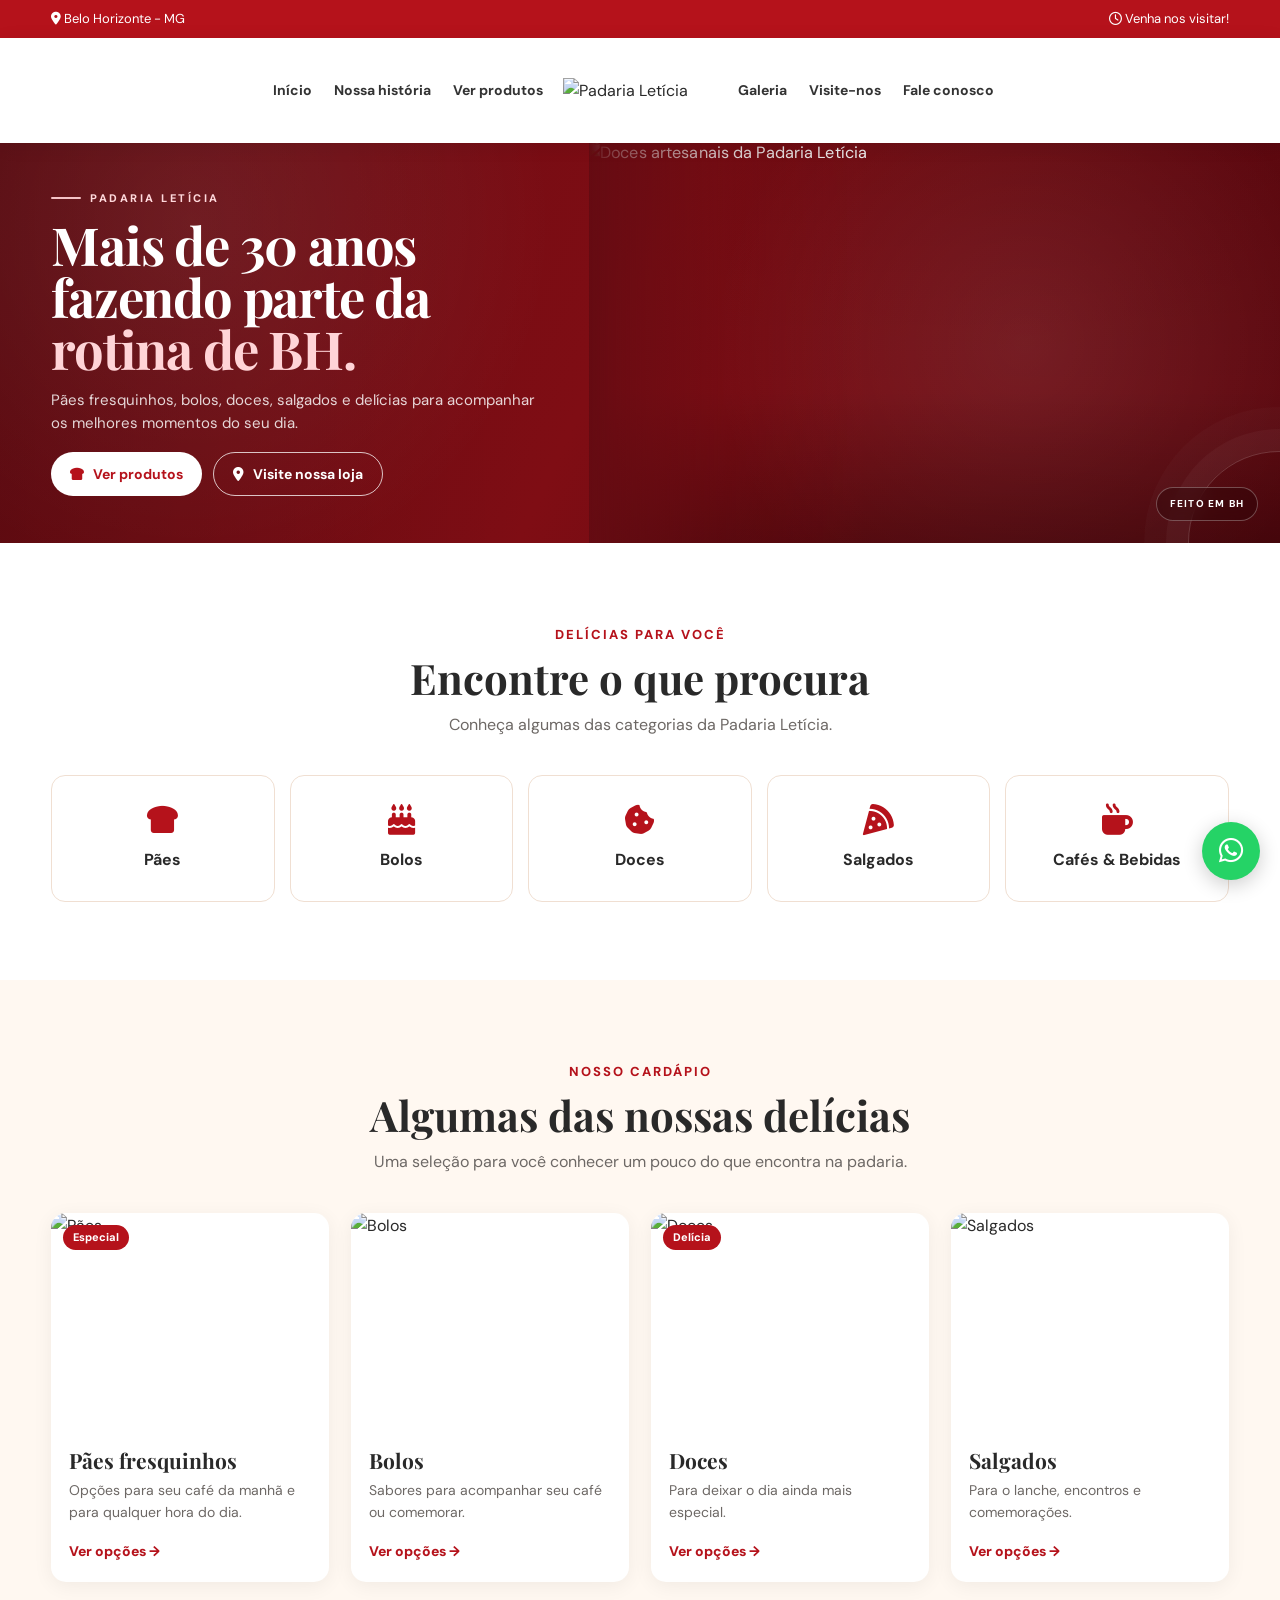
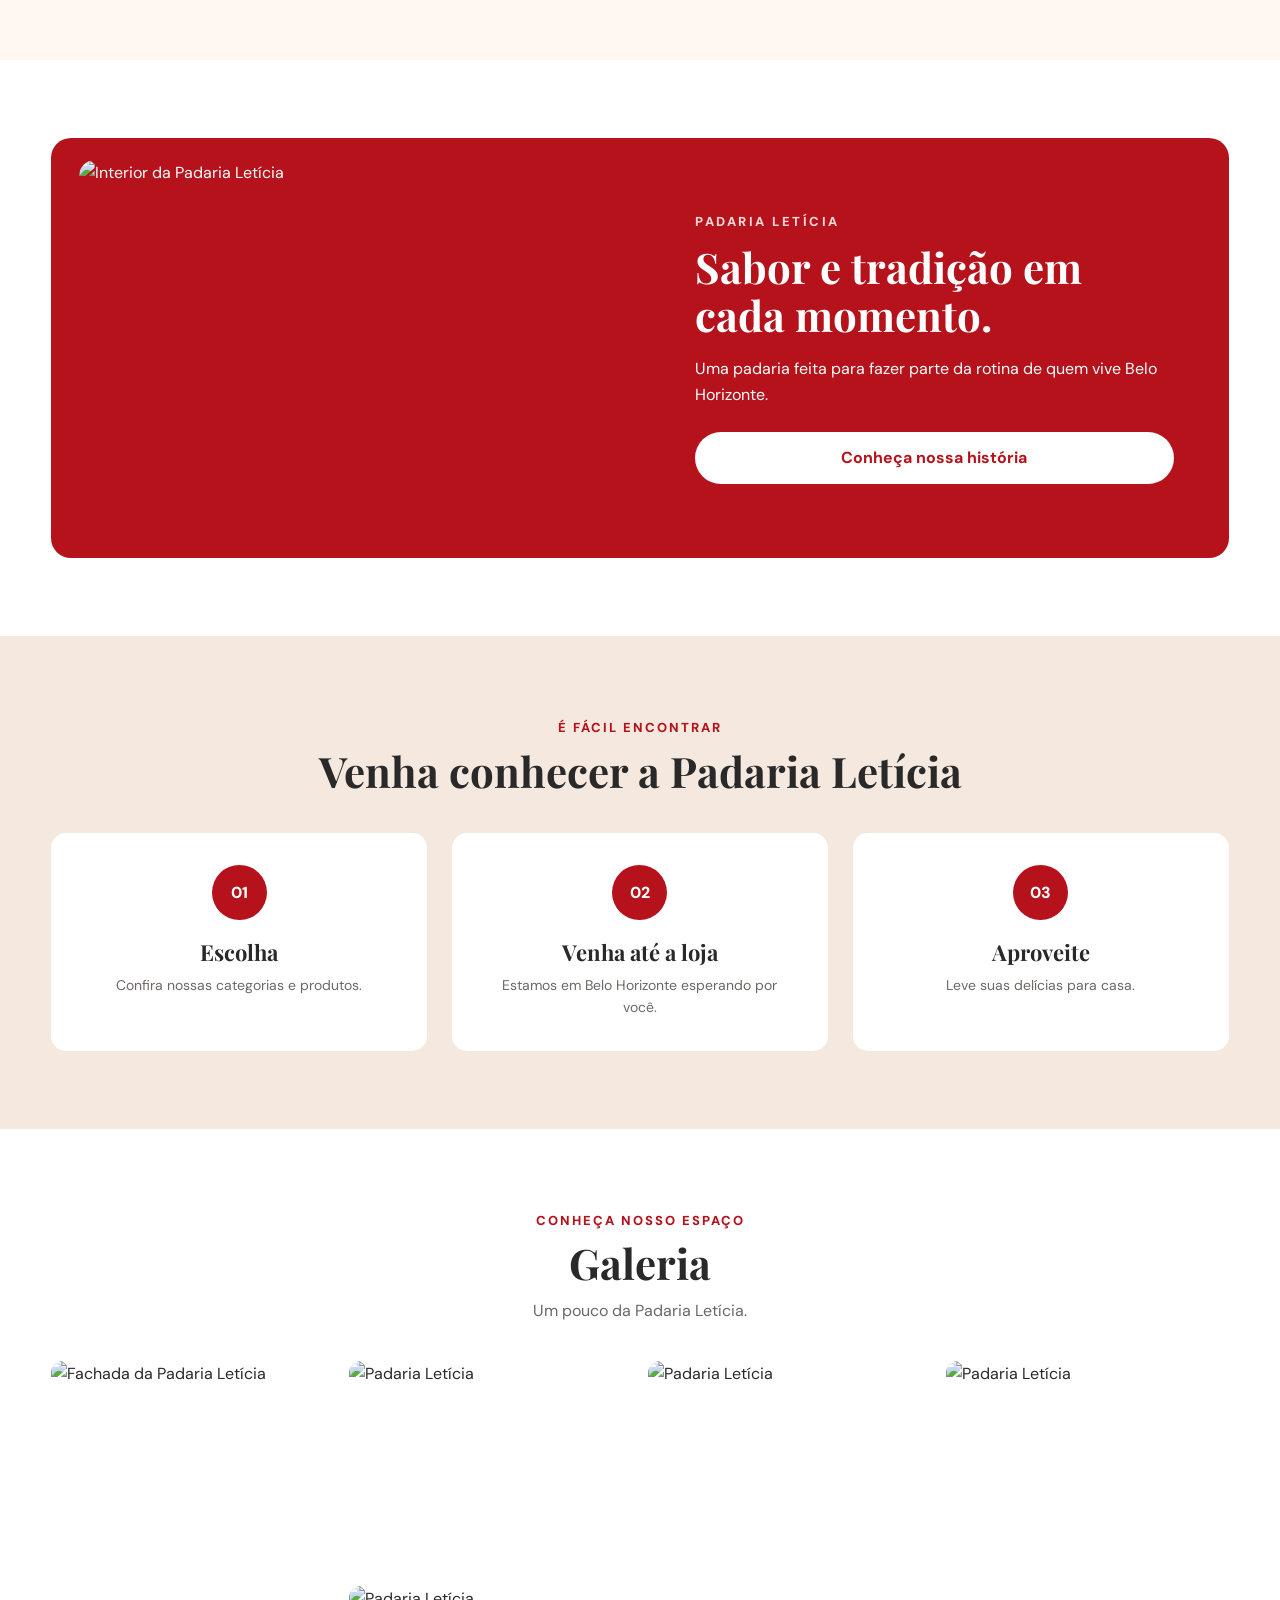
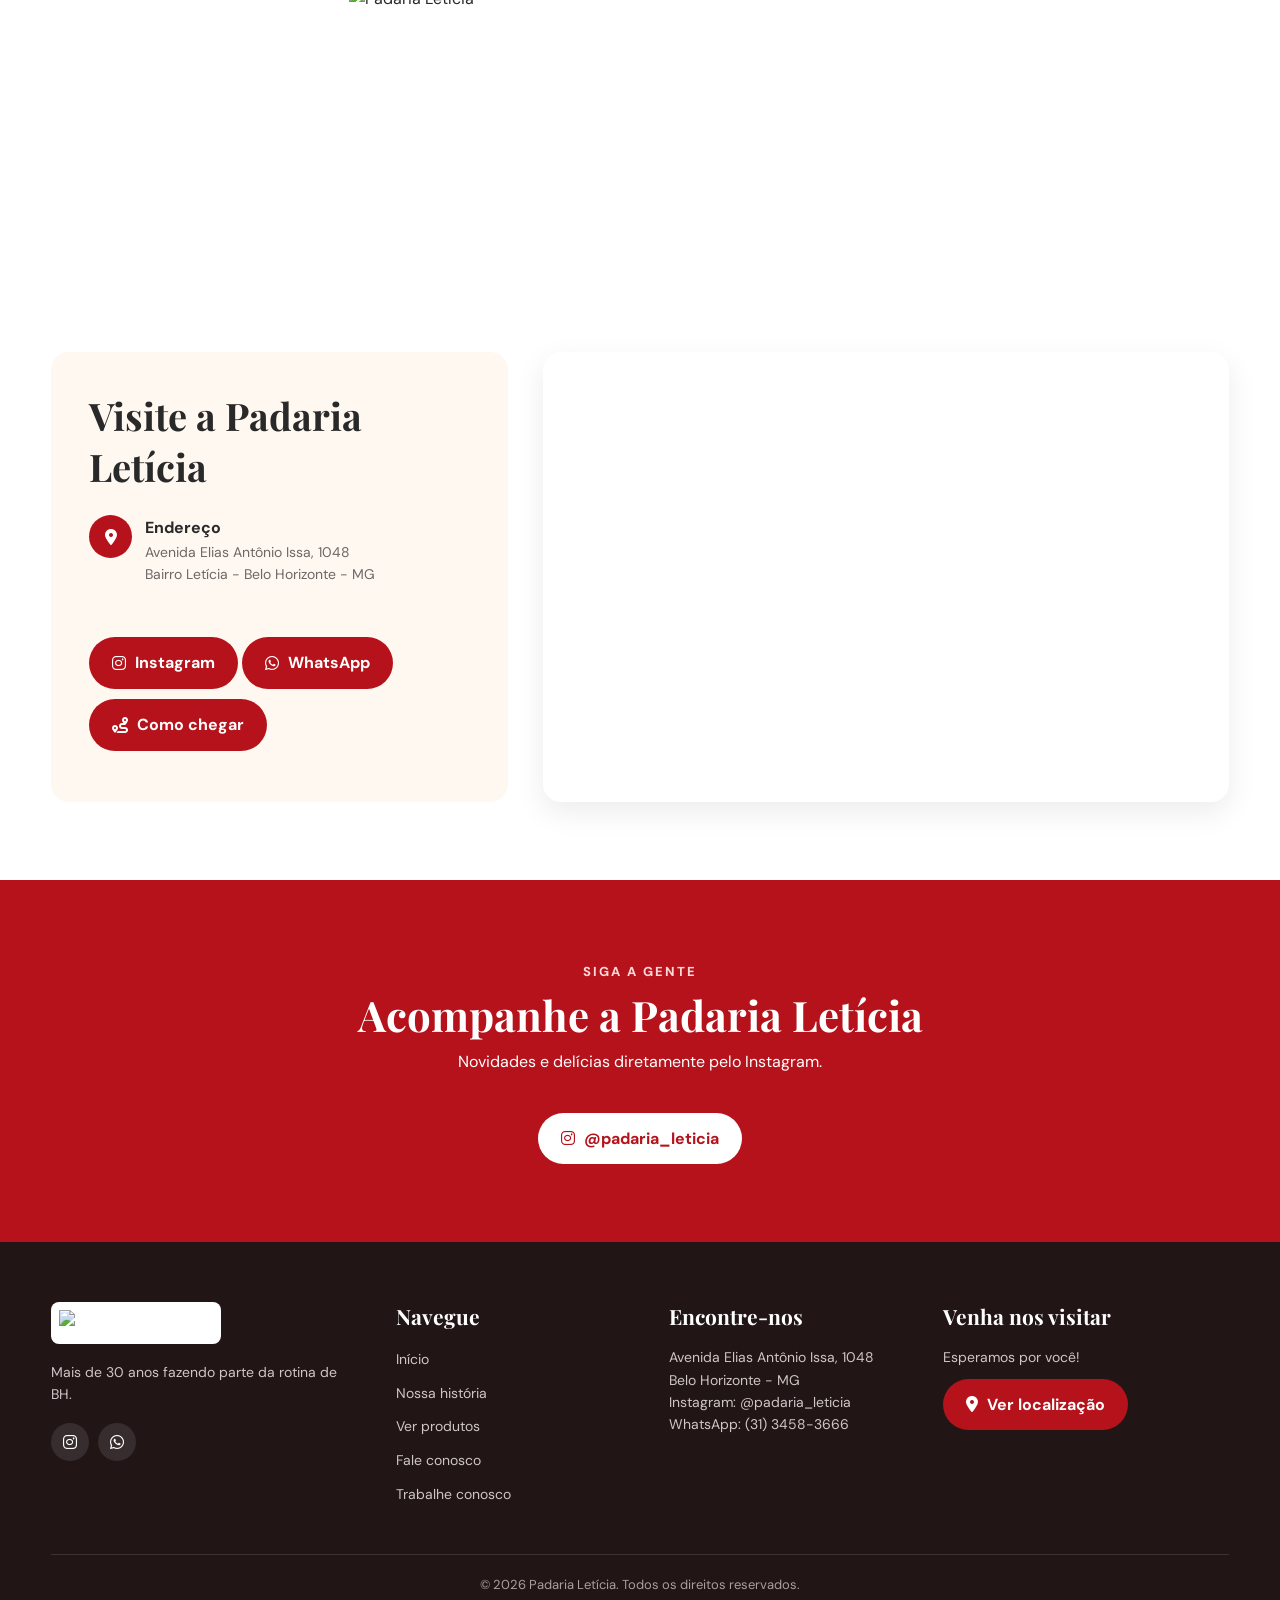
==== index.html @ 0f81d08c "Primeiro envio do site" ====
<!DOCTYPE html>
<html lang="pt-BR">

<head>
    <meta charset="UTF-8">
    <meta name="viewport" content="width=device-width, initial-scale=1.0">

    <meta name="description"
        content="Padaria Letícia - pães, bolos, doces, salgados e muito sabor em Belo Horizonte.">

    <meta name="theme-color" content="#650b12">

    <title>Padaria Letícia | Mais de 30 anos fazendo parte da rotina de BH</title>

    <link rel="preconnect" href="https://fonts.googleapis.com">
    <link rel="preconnect" href="https://fonts.gstatic.com" crossorigin>

    <link
        href="https://fonts.googleapis.com/css2?family=DM+Sans:wght@400;500;600;700;800&family=Playfair+Display:wght@500;600;700&display=swap"
        rel="stylesheet">

    <link rel="stylesheet"
        href="https://cdnjs.cloudflare.com/ajax/libs/font-awesome/6.5.2/css/all.min.css">

    <link rel="stylesheet" href="style.css">

</head>


<body>


    <!-- =====================================================
         BARRA SUPERIOR
         ===================================================== -->

    <div class="topbar">

        <div class="container">

            <span>
                <i class="fa-solid fa-location-dot"></i>
                Belo Horizonte - MG
            </span>

            <span class="clock">
                <i class="fa-regular fa-clock"></i>
                Venha nos visitar!
            </span>

        </div>

    </div>


    <!-- =====================================================
         CABEÇALHO
         LOGO NO CENTRO
         3 LINKS DE CADA LADO
         ===================================================== -->

    <header>

        <div class="container header">


            <!-- 3 LINKS À ESQUERDA -->

            <nav class="nav-left">

                <a href="index.html">
                    Início
                </a>

                <a href="historia.html">
                    Nossa história
                </a>

                <a href="produtos.html">
                    Ver produtos
                </a>

            </nav>


            <!-- LOGO CENTRAL -->

            <a class="logo" href="index.html">

                <img
                    src="images/logo-padaria.png"
                    alt="Padaria Letícia">

            </a>


            <!-- 3 LINKS À DIREITA -->

            <nav class="nav-right">

                <a href="index.html#galeria">
                    Galeria
                </a>

                <a href="index.html#localizacao">
                    Visite-nos
                </a>

                <a href="contato.html">
                    Fale conosco
                </a>

            </nav>


            <!-- MENU MOBILE -->

            <button
                class="menu"
                aria-label="Abrir menu">

                <i class="fa-solid fa-bars"></i>

            </button>

        </div>

    </header>


    <!-- =====================================================
         CONTEÚDO PRINCIPAL
         ===================================================== -->

    <main>


        <!-- =================================================
             HERO
             ================================================= -->

        <section class="hero">

            <div class="container hero-content">


                <!-- TEXTO -->

                <div class="hero-text">

                    <div class="eyebrow">
                        Padaria Letícia
                    </div>


                    <h1>
                        Mais de 30 anos fazendo parte da
                        <span>rotina de BH.</span>
                    </h1>


                    <p>
                        Pães fresquinhos, bolos, doces, salgados
                        e delícias para acompanhar os melhores
                        momentos do seu dia.
                    </p>


                    <div class="actions">

                        <a
                            class="btn btn-white"
                            href="produtos.html">

                            <i class="fa-solid fa-bread-slice"></i>

                            Ver produtos

                        </a>


                        <a
                            class="btn-outline-white"
                            href="#localizacao">

                            <i class="fa-solid fa-location-dot"></i>

                            Visite nossa loja

                        </a>

                    </div>

                </div>


                <!-- FOTO DO BOLO -->

                <div class="hero-image">

                    <img
                        src="images/paes.jpeg"
                        alt="Doces artesanais da Padaria Letícia">

                    <span class="hero-photo-label">
                        Feito em BH
                    </span>

                </div>


            </div>

        </section>



        <!-- =================================================
             CATEGORIAS
             ================================================= -->

        <section class="section">

            <div class="container">


                <div class="title">

                    <span>
                        Delícias para você
                    </span>

                    <h2>
                        Encontre o que procura
                    </h2>

                    <p>
                        Conheça algumas das categorias
                        da Padaria Letícia.
                    </p>

                </div>


                <div class="grid5">


                    <a
                        class="cat"
                        href="produtos.html#paes">

                        <i class="fa-solid fa-bread-slice"></i>

                        Pães

                    </a>


                    <a
                        class="cat"
                        href="produtos.html#bolos">

                        <i class="fa-solid fa-cake-candles"></i>

                        Bolos

                    </a>


                    <a
                        class="cat"
                        href="produtos.html#doces">

                        <i class="fa-solid fa-cookie-bite"></i>

                        Doces

                    </a>


                    <a
                        class="cat"
                        href="produtos.html#salgados">

                        <i class="fa-solid fa-pizza-slice"></i>

                        Salgados

                    </a>


                    <a
                        class="cat"
                        href="produtos.html#bebidas">

                        <i class="fa-solid fa-mug-hot"></i>

                        Cafés & Bebidas

                    </a>


                </div>

            </div>

        </section>



        <!-- =================================================
             PRODUTOS
             ================================================= -->

        <section class="section cream">

            <div class="container">


                <div class="title">

                    <span>
                        Nosso cardápio
                    </span>

                    <h2>
                        Algumas das nossas delícias
                    </h2>

                    <p>
                        Uma seleção para você conhecer um pouco
                        do que encontra na padaria.
                    </p>

                </div>


                <div class="products">


                    <!-- PÃES -->

                    <article class="card">

                        <div class="card-img">

                            <img
                                src="images/paes.jpeg"
                                alt="Pães">

                            <span class="tag">
                                Especial
                            </span>

                        </div>


                        <div class="card-body">

                            <h3>
                                Pães fresquinhos
                            </h3>

                            <p>
                                Opções para seu café da manhã
                                e para qualquer hora do dia.
                            </p>

                            <a
                                class="link"
                                href="produtos.html#paes">

                                Ver opções →

                            </a>

                        </div>

                    </article>



                    <!-- BOLOS -->

                    <article class="card">

                        <div class="card-img">

                            <img
                                src="images/bolos.jpeg"
                                alt="Bolos">

                        </div>


                        <div class="card-body">

                            <h3>
                                Bolos
                            </h3>

                            <p>
                                Sabores para acompanhar seu café
                                ou comemorar.
                            </p>

                            <a
                                class="link"
                                href="produtos.html#bolos">

                                Ver opções →

                            </a>

                        </div>

                    </article>



                    <!-- DOCES -->

                    <article class="card">

                        <div class="card-img">

                            <img
                                src="images/pudim.jpeg"
                                alt="Doces">

                            <span class="tag">
                                Delícia
                            </span>

                        </div>


                        <div class="card-body">

                            <h3>
                                Doces
                            </h3>

                            <p>
                                Para deixar o dia ainda mais
                                especial.
                            </p>

                            <a
                                class="link"
                                href="produtos.html#doces">

                                Ver opções →

                            </a>

                        </div>

                    </article>



                    <!-- SALGADOS -->

                    <article class="card">

                        <div class="card-img">

                            <img
                                src="images/salgados.jpeg"
                                alt="Salgados">

                        </div>


                        <div class="card-body">

                            <h3>
                                Salgados
                            </h3>

                            <p>
                                Para o lanche, encontros
                                e comemorações.
                            </p>

                            <a
                                class="link"
                                href="produtos.html#salgados">

                                Ver opções →

                            </a>

                        </div>

                    </article>


                </div>

            </div>

        </section>



        <!-- =================================================
             BANNER
             ================================================= -->

        <section class="section">

            <div class="container">

                <div class="banner">


                    <!-- IMAGEM -->

                    <div class="banner-img">

                        <img
                            src="images/doces2.jpeg"
                            alt="Interior da Padaria Letícia">

                    </div>


                    <!-- TEXTO -->

                    <div class="banner-body">

                        <span class="eyebrow">
                            Padaria Letícia
                        </span>

                        <h2>
                            Sabor e tradição em cada momento.
                        </h2>

                        <p>
                            Uma padaria feita para fazer parte
                            da rotina de quem vive Belo Horizonte.
                        </p>


                        <a
                            class="btn btn-white"
                            href="historia.html">

                            Conheça nossa história

                        </a>

                    </div>


                </div>

            </div>

        </section>



        <!-- =================================================
             COMO ENCONTRAR
             ================================================= -->

        <section class="section beige">

            <div class="container">


                <div class="title">

                    <span>
                        É fácil encontrar
                    </span>

                    <h2>
                        Venha conhecer a Padaria Letícia
                    </h2>

                </div>


                <div class="steps">


                    <div class="step">

                        <div class="num">
                            01
                        </div>

                        <h3>
                            Escolha
                        </h3>

                        <p>
                            Confira nossas categorias
                            e produtos.
                        </p>

                    </div>



                    <div class="step">

                        <div class="num">
                            02
                        </div>

                        <h3>
                            Venha até a loja
                        </h3>

                        <p>
                            Estamos em Belo Horizonte
                            esperando por você.
                        </p>

                    </div>



                    <div class="step">

                        <div class="num">
                            03
                        </div>

                        <h3>
                            Aproveite
                        </h3>

                        <p>
                            Leve suas delícias
                            para casa.
                        </p>

                    </div>


                </div>

            </div>

        </section>



        <!-- =================================================
             GALERIA
             ================================================= -->

        <section
            class="section"
            id="galeria">

            <div class="container">


                <div class="title">

                    <span>
                        Conheça nosso espaço
                    </span>

                    <h2>
                        Galeria
                    </h2>

                    <p>
                        Um pouco da Padaria Letícia.
                    </p>

                </div>


                <div class="gallery">


                    <div>

                        <img
                            src="images/fachada.jpeg"
                            alt="Fachada da Padaria Letícia">

                    </div>


                    <div>

                        <img
                            src="images/panetone.jpeg"
                            alt="Padaria Letícia">

                    </div>


                    <div>

                        <img
                            src="images/bolos+.jpeg"
                            alt="Padaria Letícia">

                    </div>


                    <div>

                        <img
                            src="images/tipos_de_bolos.jpeg"
                            alt="Padaria Letícia">

                    </div>


                    <div>

                        <img
                            src="images/interno.jpeg"
                            alt="Padaria Letícia">

                    </div>


                </div>

            </div>

        </section>



        <!-- =================================================
             LOCALIZAÇÃO
             ================================================= -->

        <section
            class="section"
            id="localizacao">

            <div class="container">

                <div class="location">


                    <div class="info">

                        <h2>
                            Visite a Padaria Letícia
                        </h2>


                        <div class="item">

                            <div class="icon">

                                <i class="fa-solid fa-location-dot"></i>

                            </div>


                            <div>

                                <strong>
                                    Endereço
                                </strong>

                                <p>
                                    Avenida Elias Antônio Issa, 1048<br>
                                    Bairro Letícia - Belo Horizonte - MG
                                </p>

                            </div>

                        </div>



                        <div class="item">

                            
                        </div>


                        <!-- INSTAGRAM -->

                        <a
                            class="btn btn-red"
                            href="https://www.instagram.com/padaria_leticia_?utm_source=ig_web_button_share_sheet&psln=ZDNlZDc0MzIxNw=="
                            target="_blank"
                            rel="noopener noreferrer">

                            <i class="fa-brands fa-instagram"></i>

                            Instagram

                        </a>


                        <!-- WHATSAPP -->

                        <a
                            class="btn btn-red"
                            href="https://wa.me/553134583666"
                            target="_blank"
                            rel="noopener noreferrer"
                            style="margin-top:10px;">

                            <i class="fa-brands fa-whatsapp"></i>

                            WhatsApp

                        </a>


                        <!-- COMO CHEGAR -->

                        <a
                            class="btn btn-red"
                            target="_blank"
                            rel="noopener noreferrer"
                            href="https://www.google.com/maps/search/?api=1&query=Avenida+Elias+Antônio+Issa,+1048,+Belo+Horizonte,+MG"
                            style="margin-top:10px;">

                            <i class="fa-solid fa-route"></i>

                            Como chegar

                        </a>

                    </div>



                    <div class="map">

                        <iframe
                            src="https://www.google.com/maps?q=Avenida%20Elias%20Antônio%20Issa,%201048,%20Belo%20Horizonte,%20MG&output=embed"
                            loading="lazy">
                        </iframe>

                    </div>


                </div>

            </div>

        </section>



        <!-- =================================================
             INSTAGRAM
             ================================================= -->

        <section class="section instagram">

            <div class="container">


                <div class="title">

                    <span>
                        Siga a gente
                    </span>

                    <h2>
                        Acompanhe a Padaria Letícia
                    </h2>

                    <p>
                        Novidades e delícias diretamente
                        pelo Instagram.
                    </p>

                </div>


                <a
                    class="btn btn-white"
                    href="https://www.instagram.com/padaria_leticia_?utm_source=ig_web_button_share_sheet&psln=ZDNlZDc0MzIxNw=="
                    target="_blank"
                    rel="noopener noreferrer">

                    <i class="fa-brands fa-instagram"></i>

                    @padaria_leticia

                </a>


            </div>

        </section>


    </main>



    <!-- =====================================================
         RODAPÉ
         ===================================================== -->

    <footer class="footer">

        <div class="container">

            <div class="footer-grid">


                <!-- LOGO -->

                <div>

                    <img
                        class="footer-logo"
                        src="images/logo-padaria.png"
                        alt="Padaria Letícia">


                    <p>
                        Mais de 30 anos fazendo parte
                        da rotina de BH.
                    </p>


                    <div class="social">

                        <!-- INSTAGRAM -->

                        <a
                            href="https://www.instagram.com/padaria_leticia_?utm_source=ig_web_button_share_sheet&psln=ZDNlZDc0MzIxNw=="
                            target="_blank"
                            rel="noopener noreferrer"
                            aria-label="Instagram">

                            <i class="fa-brands fa-instagram"></i>

                        </a>


                        <!-- WHATSAPP -->

                        <a
                            href="https://wa.me/553134583666"
                            target="_blank"
                            rel="noopener noreferrer"
                            aria-label="WhatsApp">

                            <i class="fa-brands fa-whatsapp"></i>

                        </a>

                    </div>

                </div>



                <!-- NAVEGAÇÃO -->

                <div>

                    <h3>
                        Navegue
                    </h3>


                    <ul>

                        <li>
                            <a href="index.html">
                                Início
                            </a>
                        </li>

                        <li>
                            <a href="historia.html">
                                Nossa história
                            </a>
                        </li>

                        <li>
                            <a href="produtos.html">
                                Ver produtos
                            </a>
                        </li>

                        <li>
                            <a href="contato.html">
                                Fale conosco
                            </a>
                        </li>

                        <li>
                            <a href="trabalhe-conosco.html">
                                Trabalhe conosco
                            </a>
                        </li>

                    </ul>

                </div>



                <!-- ENDEREÇO -->

                <div>

                    <h3>
                        Encontre-nos
                    </h3>

                    <p>
                        Avenida Elias Antônio Issa, 1048
                    </p>

                    <p>
                        Belo Horizonte - MG
                    </p>

                    <p>
                        Instagram:

                        <a
                            href="https://www.instagram.com/padaria_leticia_?utm_source=ig_web_button_share_sheet&psln=ZDNlZDc0MzIxNw=="
                            target="_blank"
                            rel="noopener noreferrer">

                            @padaria_leticia

                        </a>

                    </p>

                    <p>
                        WhatsApp:

                        <a
                            href="https://wa.me/553134583666"
                            target="_blank"
                            rel="noopener noreferrer">

                            (31) 3458-3666

                        </a>

                    </p>

                </div>



                <!-- VISITE -->

                <div>

                    <h3>
                        Venha nos visitar
                    </h3>

                    <p>
                        Esperamos por você!
                    </p>


                    <a
                        class="btn btn-red"
                        style="margin-top:10px"
                        href="index.html#localizacao">

                        <i class="fa-solid fa-location-dot"></i>

                        Ver localização

                    </a>

                </div>


            </div>


            <div class="bottom">

                © 2026 Padaria Letícia.
                Todos os direitos reservados.

            </div>

        </div>

    </footer>



    <!-- =====================================================
         BOTÃO WHATSAPP FLUTUANTE
         ===================================================== -->

    <a
        class="whatsapp"
        href="https://wa.me/553134583666"
        target="_blank"
        rel="noopener noreferrer"
        aria-label="Falar com a Padaria Letícia pelo WhatsApp">

        <i class="fa-brands fa-whatsapp"></i>

    </a>



    <!-- JAVASCRIPT -->

    <script src="script.js"></script>


</body>

</html>
---- style.css ----
/* =========================================================
   VARIÁVEIS
========================================================= */

:root {
    --red: #b5121b;
    --dark: #650b12;
    --dark-2: #7f0d14;

    --cream: #fff8f1;
    --beige: #f5e9df;

    --text: #292929;
    --muted: #6d6865;

    --white: #ffffff;

    --shadow: 0 10px 30px rgba(0, 0, 0, .08);
}


/* =========================================================
   RESET
========================================================= */

* {
    box-sizing: border-box;
    margin: 0;
    padding: 0;
}

html {
    scroll-behavior: smooth;
}

body {
    font-family: "DM Sans", Arial, sans-serif;
    color: var(--text);
    line-height: 1.6;
    background: #fff;
}

a {
    text-decoration: none;
    color: inherit;
}

img {
    max-width: 100%;
    display: block;
}

.container {
    width: min(1180px, 92%);
    margin: auto;
}


/* =========================================================
   BARRA SUPERIOR
========================================================= */

.topbar {
    background: var(--red);
    color: #fff;
    font-size: 13px;
}

.topbar .container {
    min-height: 38px;

    display: flex;
    justify-content: space-between;
    align-items: center;
}


/* =========================================================
   CABEÇALHO
   LOGO CENTRALIZADO
========================================================= */

header {
    background: #fff;

    position: sticky;
    top: 0;

    z-index: 1000;

    box-shadow: 0 3px 18px rgba(0, 0, 0, .08);
}

.header {
    min-height: 105px;

    display: grid;

    grid-template-columns: 1fr auto 1fr;

    align-items: center;

    gap: 20px;

    position: relative;
}


/* =========================================================
   LOGO CENTRAL
========================================================= */

.logo {
    grid-column: 2;
    grid-row: 1;

    width: 155px;

    display: flex;
    justify-content: center;
    align-items: center;

    text-decoration: none;

    z-index: 2;
}

.logo img {
    width: 100%;
    height: auto;
}


/* =========================================================
   MENU ESQUERDO
========================================================= */

.nav-left {
    grid-column: 1;

    display: flex;

    justify-content: flex-end;

    align-items: center;

    gap: 22px;
}


/* =========================================================
   MENU DIREITO
========================================================= */

.nav-right {
    grid-column: 3;

    display: flex;

    justify-content: flex-start;

    align-items: center;

    gap: 22px;
}


/* =========================================================
   LINKS DO MENU
========================================================= */

.nav-left a,
.nav-right a {
    font-weight: 700;

    font-size: 14px;

    position: relative;

    color: #333;

    white-space: nowrap;

    transition: .25s;
}


/* linha abaixo */

.nav-left a::after,
.nav-right a::after {
    content: "";

    position: absolute;

    left: 0;

    bottom: -7px;

    width: 0;

    height: 2px;

    background: var(--red);

    transition: .25s;
}


/* hover */

.nav-left a:hover,
.nav-right a:hover {
    color: var(--red);
}

.nav-left a:hover::after,
.nav-right a:hover::after {
    width: 100%;
}


/* link da página atual */

.nav-left a.active,
.nav-right a.active {
    color: var(--red);
}

.nav-left a.active::after,
.nav-right a.active::after {
    width: 100%;
}


/* =========================================================
   BOTÃO MENU CELULAR
========================================================= */

.menu {
    display: none;

    background: none;

    border: 0;

    color: var(--red);

    font-size: 27px;

    cursor: pointer;
}


/* =========================================================
   BOTÕES
========================================================= */

.btn {
    display: inline-flex;

    align-items: center;

    justify-content: center;

    gap: 9px;

    padding: 13px 23px;

    border-radius: 30px;

    font-weight: 700;

    border: 0;

    cursor: pointer;

    transition: .25s;
}

.btn-red {
    background: var(--red);

    color: #fff;
}

.btn-red:hover {
    background: var(--dark-2);

    transform: translateY(-2px);
}

.btn-white {
    background: #fff;

    color: var(--red);
}

.btn-white:hover {
    background: #f4f4f4;

    transform: translateY(-2px);
}


/* =========================================================
   BOTÃO CONTORNO BRANCO
========================================================= */

.btn-outline-white {
    display: inline-flex;

    align-items: center;

    justify-content: center;

    gap: 9px;

    padding: 12px 23px;

    border-radius: 30px;

    border: 1px solid rgba(255, 255, 255, .75);

    color: #fff;

    font-weight: 700;

    transition: .25s;
}

.btn-outline-white:hover {
    background: rgba(255, 255, 255, .12);

    color: #fff;

    transform: translateY(-2px);
}


/* =========================================================
   HERO / PÁGINA INICIAL
========================================================= */

.hero {
    background: var(--dark);

    color: #fff;

    overflow: hidden;
}

.hero-content {
    min-height: 430px;

    display: grid;

    grid-template-columns: 1fr .85fr;

    align-items: center;

    gap: 40px;

    padding-top: 30px;

    padding-bottom: 30px;
}


/* =========================================================
   TEXTO DO HERO
========================================================= */

.hero-text {
    max-width: 650px;
}

.eyebrow {
    text-transform: uppercase;

    letter-spacing: 2.5px;

    font-size: 13px;

    font-weight: 800;

    color: #ffd8d8;
}

.hero .eyebrow {
    margin-bottom: 15px;
}

.hero h1 {
    font:
        700 clamp(38px, 4.2vw, 56px) / 1.06
        "Playfair Display",
        serif;

    margin: 8px 0 16px;

    color: #fff;
}

.hero h1 span {
    color: #f3c5c9;
}

.hero p {
    font-size: 16px;

    max-width: 540px;

    margin-bottom: 20px;

    color: #fff;

    opacity: .94;
}

.actions {
    display: flex;

    gap: 13px;

    flex-wrap: wrap;
}


/* =========================================================
   FOTO DO BOLO NO HERO
========================================================= */

.hero-image {
    width: 420px;
    justify-self: end;
}

.hero-image img {
    width: 420px;
    height: 280px;
    object-fit: cover;
    display: block;
    border-radius: 50%;

    box-shadow:
        0 20px 50px rgba(0, 0, 0, .30);
}



/* =========================================================
   SEÇÕES
========================================================= */

.section {
    padding: 78px 0;
}

.cream {
    background: var(--cream);
}

.beige {
    background: var(--beige);
}


/* =========================================================
   TÍTULOS
========================================================= */

.title {
    text-align: center;

    max-width: 720px;

    margin: 0 auto 38px;
}

.title span {
    color: var(--red);

    font-size: 13px;

    text-transform: uppercase;

    letter-spacing: 2px;

    font-weight: 800;
}

.title h2 {
    font:
        700 42px / 1.15
        "Playfair Display",
        serif;

    margin: 7px 0 10px;
}

.title p {
    color: var(--muted);
}


/* =========================================================
   CATEGORIAS
========================================================= */

.grid5 {
    display: grid;

    grid-template-columns: repeat(5, 1fr);

    gap: 15px;
}

.cat {
    background: #fff;

    border: 1px solid #f0dfd2;

    border-radius: 14px;

    padding: 28px 12px;

    text-align: center;

    font-weight: 700;

    transition: .25s;
}

.cat i {
    display: block;

    font-size: 31px;

    color: var(--red);

    margin-bottom: 12px;
}

.cat:hover {
    background: var(--red);

    color: #fff;

    transform: translateY(-4px);
}

.cat:hover i {
    color: #fff;
}


/* =========================================================
   PRODUTOS
========================================================= */

.products {
    display: grid;

    grid-template-columns: repeat(4, 1fr);

    gap: 22px;
}

.card {
    background: #fff;

    border-radius: 15px;

    overflow: hidden;

    box-shadow: 0 4px 20px rgba(0, 0, 0, .06);
}

.card-img {
    height: 215px;

    overflow: hidden;

    position: relative;
}

.card-img img {
    width: 100%;

    height: 100%;

    object-fit: cover;

    transition: .4s;
}

.card:hover img {
    transform: scale(1.06);
}

.tag {
    position: absolute;

    top: 12px;

    left: 12px;

    background: var(--red);

    color: #fff;

    padding: 4px 10px;

    border-radius: 20px;

    font-size: 11px;

    font-weight: 800;
}

.card-body {
    padding: 18px;
}

.card h3 {
    font:
        700 21px
        "Playfair Display",
        serif;
}

.card p {
    color: var(--muted);

    font-size: 14px;

    margin: 5px 0 15px;
}

.link {
    color: var(--red);

    font-weight: 800;

    font-size: 14px;
}


/* =========================================================
   BANNER
========================================================= */

.banner {
    display: grid;

    grid-template-columns: 1fr 1fr;

    overflow: hidden;

    border-radius: 20px;

    background: var(--red);

    color: #fff;

    /* cria um pequeno respiro entre a imagem e as bordas */
    gap: 0;
}

.banner-img {
    min-height: 420px;

    /* deixa a foto mais centralizada entre a borda e o texto */
    padding: 22px 0 22px 28px;

    display: flex;
    align-items: center;
}

.banner-img img {
    width: 100%;
    height: 376px;

    object-fit: cover;
    object-position: center;

    display: block;

    border-radius: 16px;
}

.banner-body {
    padding: 55px;

    display: flex;

    justify-content: center;

    flex-direction: column;
}

.banner-body h2 {
    font:
        700 42px / 1.15
        "Playfair Display",
        serif;

    margin: 10px 0 17px;
}

.banner-body p {
    color: #fff;

    margin-bottom: 25px;
}


/* =========================================================
   SOBRE
========================================================= */

.about {
    display: grid;

    grid-template-columns: .9fr 1.1fr;

    gap: 65px;

    align-items: center;
}

.about img {
    height: 500px;

    width: 100%;

    object-fit: cover;

    border-radius: 20px;
}

.about h2 {
    font:
        700 45px / 1.15
        "Playfair Display",
        serif;

    margin: 10px 0 18px;
}

.about p {
    color: var(--muted);

    margin-bottom: 15px;
}

.checks {
    list-style: none;

    margin: 22px 0;
}

.checks li {
    margin: 9px 0;

    font-weight: 700;
}

.checks i {
    color: var(--red);

    margin-right: 8px;
}


/* =========================================================
   PASSOS
========================================================= */

.steps {
    display: grid;

    grid-template-columns: repeat(3, 1fr);

    gap: 25px;
}

.step {
    background: #fff;

    padding: 32px;

    border-radius: 15px;

    text-align: center;
}

.num {
    width: 55px;

    height: 55px;

    border-radius: 50%;

    background: var(--red);

    color: #fff;

    display: grid;

    place-items: center;

    margin: 0 auto 17px;

    font-weight: 800;
}

.step h3 {
    font:
        700 22px
        "Playfair Display",
        serif;

    margin-bottom: 7px;
}

.step p {
    color: var(--muted);

    font-size: 14px;
}


/* =========================================================
   GALERIA
========================================================= */

.gallery {
    display: grid;

    grid-template-columns: repeat(4, 1fr);

    grid-auto-rows: 210px;

    gap: 15px;
}

.gallery div {
    overflow: hidden;

    border-radius: 12px;
}

.gallery div:first-child {
    grid-row: span 2;
}

.gallery img {
    width: 100%;

    height: 100%;

    object-fit: cover;

    transition: .4s;
}

.gallery div:hover img {
    transform: scale(1.07);
}


/* =========================================================
   LOCALIZAÇÃO
========================================================= */

.location {
    display: grid;

    grid-template-columns: .8fr 1.2fr;

    gap: 35px;
}

.info {
    background: var(--cream);

    padding: 38px;

    border-radius: 18px;
}

.info h2 {
    font:
        700 38px
        "Playfair Display",
        serif;

    margin-bottom: 23px;
}

.item {
    display: flex;

    gap: 13px;

    margin: 0 0 21px;
}

.icon {
    width: 43px;

    height: 43px;

    flex: none;

    border-radius: 50%;

    background: var(--red);

    color: #fff;

    display: grid;

    place-items: center;
}

.item strong {
    display: block;
}

.item p {
    color: var(--muted);

    font-size: 14px;
}

.map {
    min-height: 450px;

    border-radius: 18px;

    overflow: hidden;

    box-shadow: var(--shadow);
}

.map iframe {
    width: 100%;

    height: 100%;

    border: 0;
}


/* =========================================================
   INSTAGRAM
========================================================= */

.instagram {
    background: var(--red);

    color: #fff;

    text-align: center;
}

.instagram .title span {
    color: #ffd8d8;
}

.instagram .title h2 {
    color: #fff;
}

.instagram .title p {
    color: #fff;
}


/* =========================================================
   RODAPÉ
========================================================= */

.footer {
    background: #211516;

    color: #fff;

    padding: 60px 0 25px;
}

.footer-grid {
    display: grid;

    grid-template-columns:
        1.3fr 1fr 1fr 1.2fr;

    gap: 35px;
}

.footer-logo {
    width: 170px;

    background: #fff;

    padding: 8px;

    border-radius: 8px;

    margin-bottom: 17px;
}

.footer h3 {
    font:
        700 21px
        "Playfair Display",
        serif;

    margin-bottom: 16px;
}

.footer p,
.footer li a {
    color: #cfc6c6;

    font-size: 14px;
}

.footer li {
    list-style: none;

    margin: 8px 0;
}

.social {
    display: flex;

    gap: 9px;

    margin-top: 17px;
}

.social a {
    width: 38px;

    height: 38px;

    border-radius: 50%;

    background: rgba(255, 255, 255, .1);

    display: grid;

    place-items: center;

    transition: .25s;
}

.social a:hover {
    background: var(--red);

    transform: translateY(-2px);
}

.bottom {
    border-top: 1px solid rgba(255, 255, 255, .12);

    margin-top: 40px;

    padding-top: 20px;

    text-align: center;

    color: #a99f9f;

    font-size: 13px;
}


/* =========================================================
   PÁGINAS INTERNAS
   FUNDO VERMELHO - MESMO PADRÃO DA IDENTIDADE
========================================================= */

.page-hero {
    background: var(--dark);

    min-height: 330px;

    display: grid;

    place-items: center;

    text-align: center;

    color: #fff;

    padding: 50px 20px;
}

.page-hero .eyebrow {
    color: #ffd8d8;

    margin-bottom: 12px;
}

.page-hero h1 {
    font:
        700 clamp(42px, 5vw, 58px) / 1.1
        "Playfair Display",
        serif;

    color: #fff;

    margin: 0;
}

.page-hero p {
    max-width: 650px;

    margin: 16px auto 0;

    color: rgba(255, 255, 255, .9);

    font-size: 17px;
}


/* =========================================================
   ÁREA DE CONTATO
========================================================= */

.contact-section {
    background: var(--cream);
}

.contact-grid {
    display: grid;

    grid-template-columns: .85fr 1.15fr;

    gap: 55px;

    align-items: start;
}


/* =========================================================
   INFORMAÇÕES DE CONTATO
========================================================= */

.contact-info {
    padding-top: 15px;
}

.contact-info .title {
    text-align: left;

    margin: 0 0 30px;
}

.contact-info .title h2 {
    font-size: 40px;
}

.contact-info .title p {
    line-height: 1.7;
}


/* =========================================================
   CARDS DE CONTATO
========================================================= */

.contact-card {
    display: flex;

    align-items: center;

    gap: 15px;

    background: #fff;

    padding: 17px 18px;

    margin-bottom: 13px;

    border-radius: 13px;

    box-shadow: 0 4px 18px rgba(0, 0, 0, .05);

    border: 1px solid #f0dfd2;

    transition: .25s;
}

.contact-card:hover {
    transform: translateY(-3px);

    box-shadow: 0 8px 25px rgba(0, 0, 0, .08);

    border-color: #e6c8bd;
}

.contact-icon {
    width: 46px;

    height: 46px;

    flex: none;

    border-radius: 50%;

    background: var(--red);

    color: #fff;

    display: grid;

    place-items: center;

    font-size: 20px;
}

.contact-card strong {
    display: block;

    font-size: 16px;

    margin-bottom: 2px;
}

.contact-card span {
    display: block;

    color: var(--muted);

    font-size: 14px;
}


/* =========================================================
   FORMULÁRIO
========================================================= */

.contact-form-box {
    background: #fff;

    padding: 35px;

    border-radius: 20px;

    box-shadow: var(--shadow);
}

.form {
    max-width: 760px;

    margin: auto;

    background: #fff;
}

.form-grid {
    display: grid;

    grid-template-columns: 1fr 1fr;

    gap: 17px;
}

.field {
    display: flex;

    flex-direction: column;

    gap: 6px;
}

.field.full {
    grid-column: 1 / -1;
}

.field label {
    font-weight: 700;

    font-size: 14px;
}

.field input,
.field textarea,
.field select {
    width: 100%;

    padding: 13px 14px;

    border: 1px solid #ddd;

    border-radius: 9px;

    font: inherit;

    color: var(--text);

    background: #fff;

    outline: none;

    transition: .2s;
}

.field input:focus,
.field textarea:focus,
.field select:focus {
    border-color: var(--red);

    box-shadow: 0 0 0 3px rgba(181, 18, 27, .08);
}

.field textarea {
    min-height: 160px;

    resize: vertical;
}

.form-button {
    margin-top: 5px;
}


/* =========================================================
   WHATSAPP
========================================================= */

.whatsapp {
    position: fixed;

    right: 20px;

    bottom: 20px;

    width: 58px;

    height: 58px;

    border-radius: 50%;

    background: #25d366;

    color: #fff;

    display: grid;

    place-items: center;

    font-size: 28px;

    z-index: 2000;

    box-shadow: 0 5px 20px rgba(0, 0, 0, .2);

    transition: .25s;
}

.whatsapp:hover {
    transform: translateY(-3px);

    box-shadow: 0 8px 25px rgba(0, 0, 0, .25);
}


/* =========================================================
   TABLET
========================================================= */

@media (max-width: 1100px) {

    .nav-left,
    .nav-right {
        gap: 14px;
    }

    .nav-left a,
    .nav-right a {
        font-size: 13px;
    }

    .header {
        gap: 15px;
    }

    .logo {
        width: 140px;
    }
}


/* =========================================================
   TABLET MENOR
========================================================= */

@media (max-width: 1000px) {

    .products {
        grid-template-columns: repeat(2, 1fr);
    }

    .grid5 {
        grid-template-columns: repeat(3, 1fr);
    }

    .footer-grid {
        grid-template-columns: repeat(2, 1fr);
    }

    .hero-content {
        gap: 40px;
    }

    .hero-image img {
        height: 430px;
    }

    .contact-grid {
        gap: 35px;
    }
}


/* =========================================================
   CELULAR / TABLET PEQUENO
========================================================= */

@media (max-width: 900px) {

    /* CABEÇALHO */

    .header {
        min-height: 85px;

        grid-template-columns: 1fr auto;

        position: relative;
    }

    .logo {
        grid-column: 1;

        grid-row: 1;

        justify-content: flex-start;

        width: 125px;
    }

    .nav-left,
    .nav-right {
        display: none;
    }

    .menu {
        display: block;

        grid-column: 2;

        grid-row: 1;
    }


    /* HERO */

    .hero-content {
        grid-template-columns: 1fr;

        gap: 24px;

        min-height: auto;

        padding-top: 30px;

        padding-bottom: 30px;
    }

    .hero-text {
        max-width: 100%;

        text-align: center;
    }

    .hero p {
        margin-left: auto;

        margin-right: auto;
    }

    .actions {
        justify-content: center;

        flex-wrap: wrap;
    }

    .hero-image {
        max-width: 500px;

        width: 100%;

        justify-self: center;
    }

    .hero-image img {
        height: 230px;
    }


    /* CONTATO */

    .contact-grid {
        grid-template-columns: 1fr;

        gap: 35px;
    }

    .contact-info .title {
        text-align: center;
    }

    .contact-form-box {
        padding: 28px;
    }
}


/* =========================================================
   CELULAR
========================================================= */

@media (max-width: 760px) {

    .header {
        min-height: 76px;
    }

    .logo {
        width: 125px;
    }


    /* MENU MOBILE */

    nav {
        display: none;

        position: absolute;

        top: 76px;

        left: 0;

        width: 100%;

        background: #fff;

        flex-direction: column;

        padding: 25px;

        gap: 20px;

        box-shadow: 0 10px 20px rgba(0, 0, 0, .08);
    }

    nav.active {
        display: flex;
    }


    /* HERO */

    .hero {
        min-height: auto;
    }

    .hero h1 {
        font-size: 38px;
    }


    /* PÁGINAS INTERNAS */

    .page-hero {
        min-height: 280px;

        padding: 45px 20px;
    }

    .page-hero h1 {
        font-size: 42px;
    }

    .page-hero p {
        font-size: 15px;
    }


    /* TÍTULOS */

    .title h2 {
        font-size: 34px;
    }


    /* GRIDS */

    .grid5,
    .products,
    .steps,
    .about,
    .location,
    .banner,
    .footer-grid {
        grid-template-columns: 1fr;
    }


    /* BANNER */

    .banner-img {
        min-height: 280px;
        padding: 15px 15px 0 15px;
    }

    .banner-img img {
        height: 250px;
        border-radius: 14px;
    }

    .banner-body {
        padding: 35px 25px;
    }


    /* SOBRE */

    .about img {
        height: 350px;
    }


    /* GALERIA */

    .gallery {
        grid-template-columns: repeat(2, 1fr);

        grid-auto-rows: 160px;
    }

    .gallery div:first-child {
        grid-row: span 1;
    }


    /* LOCALIZAÇÃO */

    .map {
        min-height: 350px;
    }


    /* FORM */

    .form-grid {
        grid-template-columns: 1fr;
    }

    .field.full {
        grid-column: auto;
    }

    .contact-form-box {
        padding: 23px;
    }


    /* BARRA SUPERIOR */

    .topbar .container {
        justify-content: center;
    }

    .topbar .clock {
        display: none;
    }
}


/* =========================================================
   CELULAR MUITO PEQUENO
========================================================= */

@media (max-width: 500px) {

    .hero h1 {
        font-size: 34px;
    }

    .hero p {
        font-size: 16px;
    }

    .hero-image img {
        height: 210px;

        border-radius: 14px;
    }

    .actions {
        flex-direction: column;

        align-items: center;
    }

    .actions .btn,
    .actions .btn-outline-white {
        width: 100%;

        justify-content: center;

        max-width: 300px;
    }

    .section {
        padding: 60px 0;
    }

    .title h2 {
        font-size: 30px;
    }

    .info {
        padding: 28px 22px;
    }

    .info h2 {
        font-size: 32px;
    }

    .contact-form-box {
        padding: 20px;
    }

    .contact-info .title h2 {
        font-size: 32px;
    }

    .whatsapp {
        width: 52px;

        height: 52px;

        right: 15px;

        bottom: 15px;
    }
}

/* =========================================================
   HERO — AJUSTE FINAL DE TAMANHO
   Mantém o mesmo design; reduz somente o bloco para caber
   inteiro na primeira tela, sem precisar rolar.
========================================================= */
.hero {
    position: relative;
    min-height: 400px;
    height: 400px;
    background:
        radial-gradient(circle at 15% 20%, rgba(255,255,255,.08), transparent 32%),
        linear-gradient(115deg, #650b12 0%, #7f0d14 48%, #5b080f 100%);
    color: #fff;
    overflow: hidden;
    isolation: isolate;
}

.hero::before {
    content: "";
    position: absolute;
    inset: 0;
    pointer-events: none;
    background:
        linear-gradient(90deg, rgba(0,0,0,.12), transparent 42%),
        radial-gradient(circle at 80% 50%, rgba(255,255,255,.08), transparent 30%);
    z-index: -1;
}

.hero-content {
    width: min(1440px, 100%);
    height: 400px;
    min-height: 400px;
    margin: 0 auto;
    padding: 0;
    display: grid;
    grid-template-columns: minmax(400px, .92fr) minmax(480px, 1.08fr);
    gap: 0;
    align-items: stretch;
}

.hero-text {
    position: relative;
    z-index: 3;
    max-width: 680px;
    padding: 32px clamp(30px, 4vw, 65px) 32px max(4vw, 30px);
    display: flex;
    flex-direction: column;
    justify-content: center;
}

.hero .eyebrow {
    display: inline-flex;
    width: fit-content;
    align-items: center;
    gap: 9px;
    margin-bottom: 12px;
    color: #ffd9dc;
    font-size: 11px;
    letter-spacing: 2.5px;
    font-weight: 800;
    text-transform: uppercase;
}

.hero .eyebrow::before {
    content: "";
    width: 30px;
    height: 2px;
    border-radius: 99px;
    background: #f5c3c7;
}

.hero h1 {
    max-width: 610px;
    margin: 0 0 14px;
    color: #fff;
    font-family: "Playfair Display", serif;
    font-size: clamp(38px, 4.1vw, 56px);
    line-height: .99;
    letter-spacing: -1.2px;
}

.hero h1 span {
    display: block;
    color: #ffd4d7;
}

.hero p {
    max-width: 530px;
    margin: 0 0 18px;
    color: rgba(255,255,255,.88);
    font-size: 15px;
    line-height: 1.5;
}

.hero .actions {
    display: flex;
    align-items: center;
    gap: 11px;
    flex-wrap: wrap;
}

.hero .btn,
.hero .btn-outline-white {
    min-height: 44px;
    padding: 10px 19px;
    font-size: 14px;
}

.hero-image {
    position: relative;
    width: 100%;
    max-width: none;
    height: 400px;
    min-height: 400px;
    justify-self: stretch;
    overflow: hidden;
    isolation: isolate;
}

.hero-image::before {
    content: "";
    position: absolute;
    z-index: 2;
    inset: 0;
    pointer-events: none;
    background:
        linear-gradient(90deg, #650b12 0%, rgba(101,11,18,.72) 4%, rgba(101,11,18,.16) 20%, transparent 40%),
        linear-gradient(0deg, rgba(0,0,0,.25), transparent 38%, rgba(0,0,0,.08));
}

.hero-image::after {
    content: "";
    position: absolute;
    z-index: 3;
    width: 180px;
    height: 180px;
    right: -90px;
    bottom: -90px;
    border-radius: 50%;
    border: 1px solid rgba(255,255,255,.18);
    box-shadow: 0 0 0 22px rgba(255,255,255,.035), 0 0 0 44px rgba(255,255,255,.018);
    pointer-events: none;
}

.hero-image img {
    width: 100%;
    height: 400px;
    min-height: 400px;
    display: block;
    object-fit: cover;
    object-position: center center;
    border-radius: 0;
    box-shadow: none;
    transform: scale(1.015);
    transition: transform 1.1s cubic-bezier(.2,.7,.2,1), filter 1.1s ease;
    filter: saturate(1.05) contrast(1.03);
}

.hero-image:hover img {
    transform: scale(1.07);
    filter: saturate(1.12) contrast(1.04);
}

.hero-image .hero-photo-label {
    position: absolute;
    z-index: 5;
    right: 22px;
    bottom: 22px;
    padding: 8px 13px;
    border: 1px solid rgba(255,255,255,.28);
    border-radius: 999px;
    background: rgba(40,4,7,.38);
    color: #fff;
    font-size: 10px;
    font-weight: 800;
    letter-spacing: 1.2px;
    text-transform: uppercase;
    backdrop-filter: blur(10px);
    -webkit-backdrop-filter: blur(10px);
}

/* Em telas médias, mantém o mesmo desenho, apenas compacta mais. */
@media (max-width: 1100px) and (min-width: 901px) {
    .hero,
    .hero-content,
    .hero-image,
    .hero-image img {
        height: 390px;
        min-height: 390px;
    }

    .hero-content {
        grid-template-columns: minmax(350px, .9fr) minmax(400px, 1.1fr);
    }

    .hero-text {
        padding-left: 30px;
        padding-right: 30px;
    }

    .hero h1 {
        font-size: clamp(36px, 4.6vw, 50px);
    }
}

/* Tablet/celular: preserva o layout responsivo original. */
@media (max-width: 900px) {
    .hero,
    .hero-content {
        min-height: auto;
        height: auto;
    }

    .hero-content {
        width: 100%;
        display: grid;
        grid-template-columns: 1fr;
    }

    .hero-text {
        max-width: 850px;
        margin: 0 auto;
        padding: 48px 24px 35px;
        text-align: center;
        align-items: center;
    }

    .hero .eyebrow {
        justify-content: center;
    }

    .hero h1 {
        max-width: 720px;
    }

    .hero p {
        margin-left: auto;
        margin-right: auto;
    }

    .hero .actions {
        justify-content: center;
    }

    .hero-image {
        min-height: 300px;
        height: 300px;
    }

    .hero-image img {
        min-height: 300px;
        height: 300px;
        object-position: center center;
    }

    .hero-image::before {
        background: linear-gradient(0deg, rgba(101,11,18,.32), transparent 45%);
    }
}

@media (max-width: 600px) {
    .hero-text {
        padding: 40px 20px 30px;
    }

    .hero h1 {
        font-size: clamp(34px, 10vw, 45px);
        letter-spacing: -1px;
    }

    .hero p {
        font-size: 14px;
        line-height: 1.5;
    }

    .hero-image,
    .hero-image img {
        min-height: 270px;
        height: 270px;
    }
}

@media (max-width: 500px) {
    .hero-image,
    .hero-image img {
        min-height: 250px;
        height: 250px;
    }

    .hero .actions {
        flex-direction: column;
        width: 100%;
    }

    .hero .actions .btn,
    .hero .actions .btn-outline-white {
        width: 100%;
        max-width: 300px;
    }
}
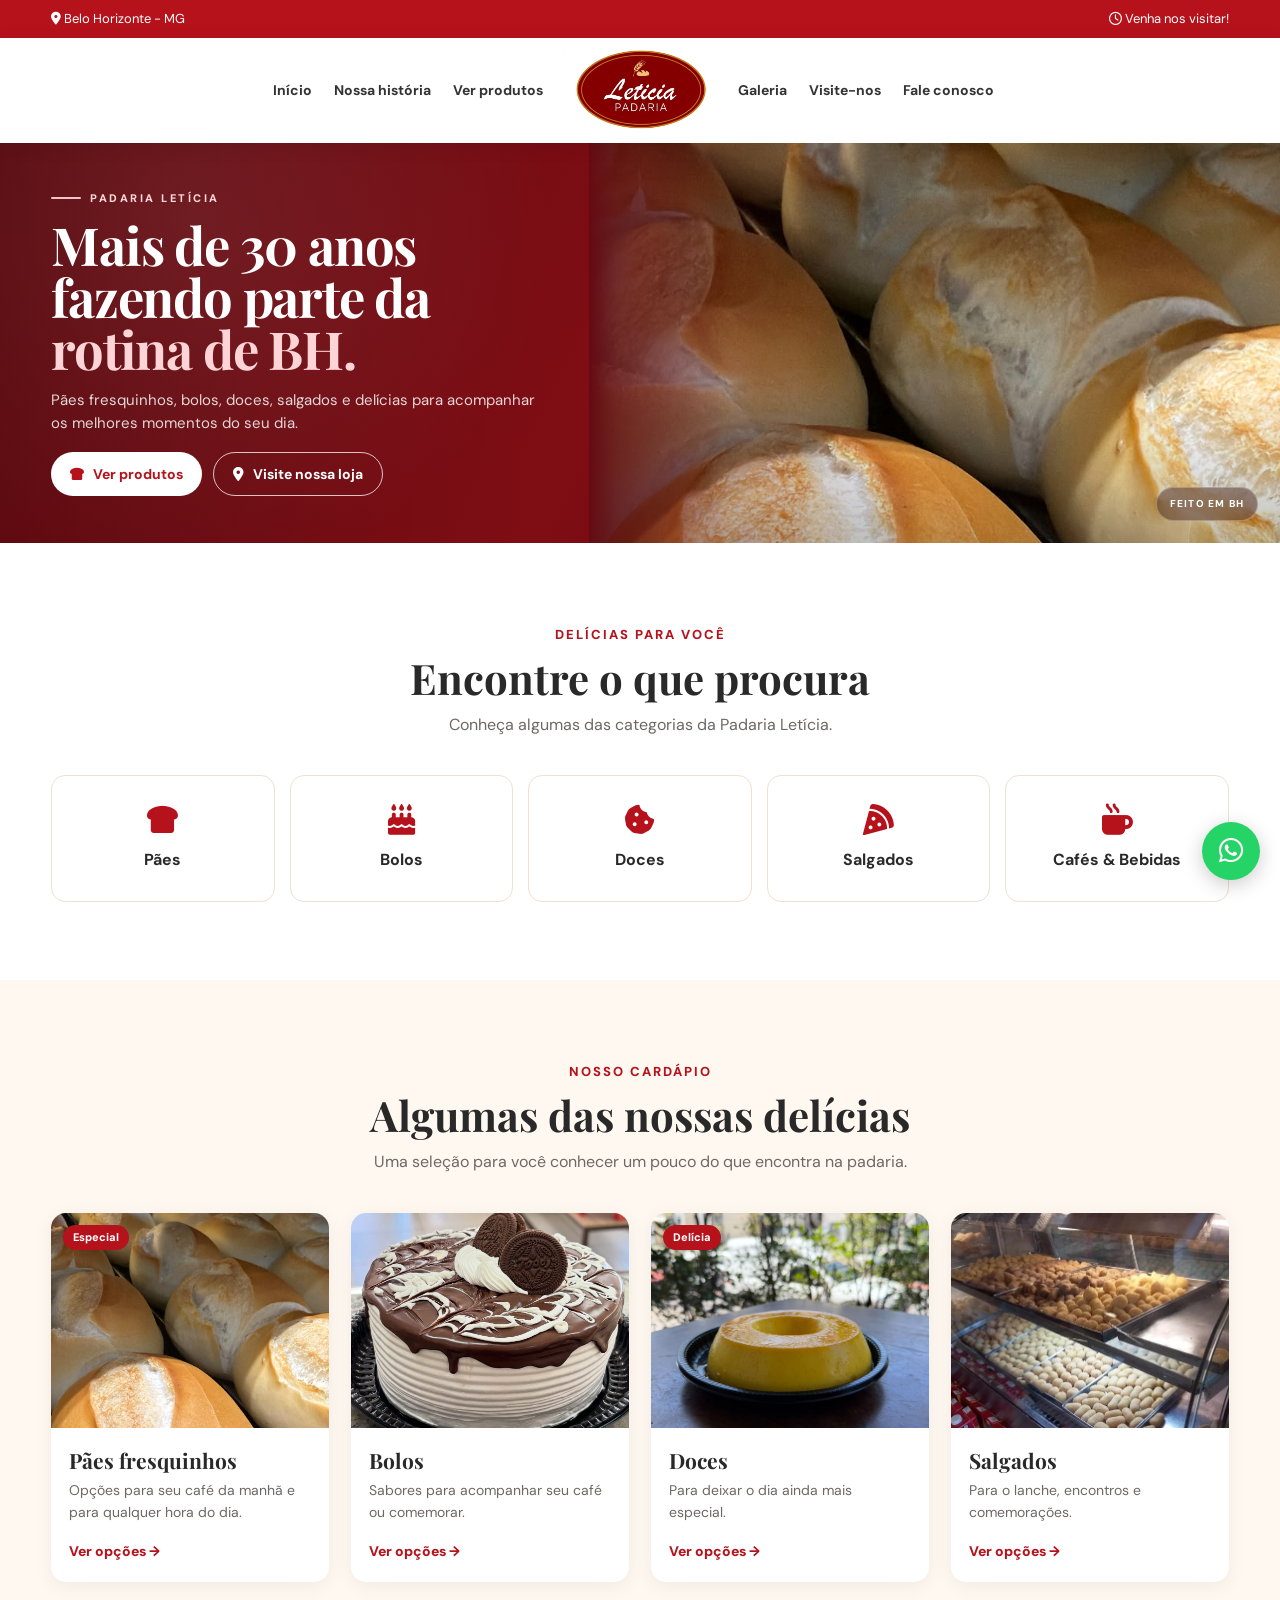
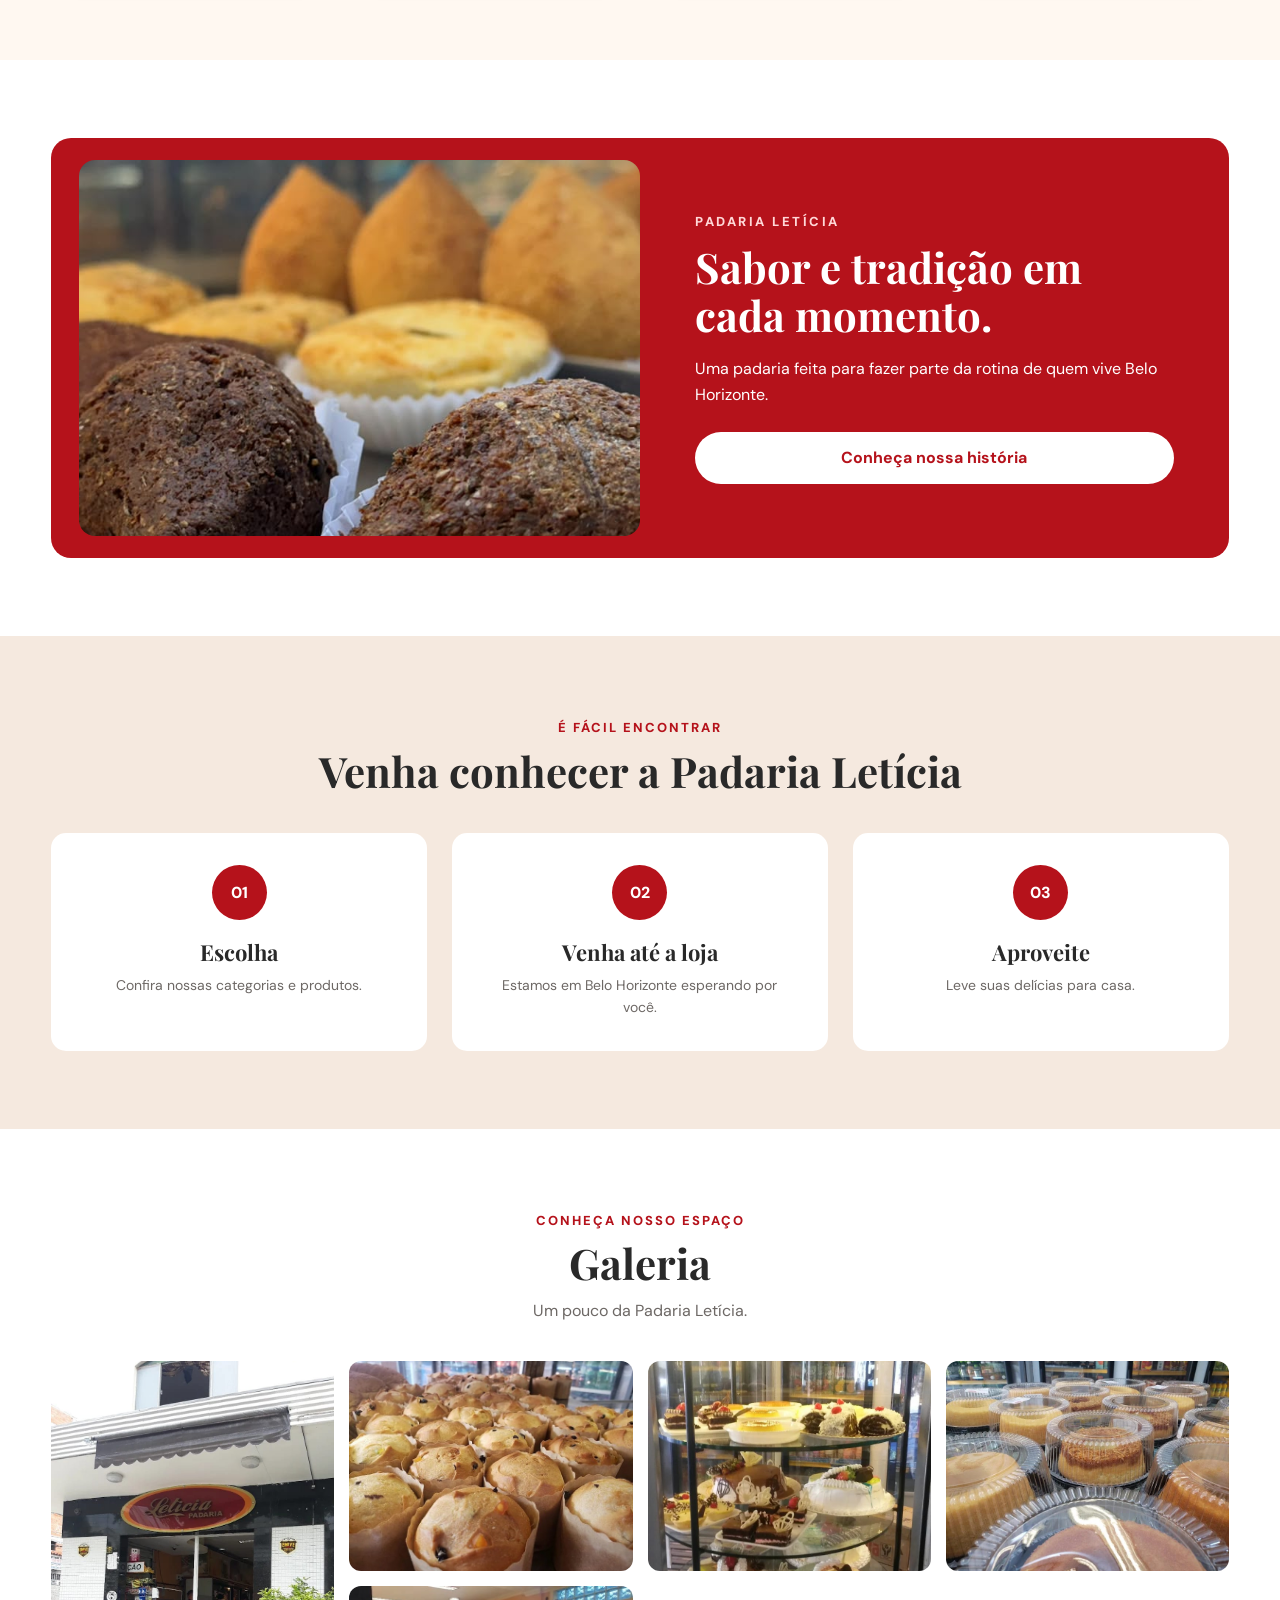
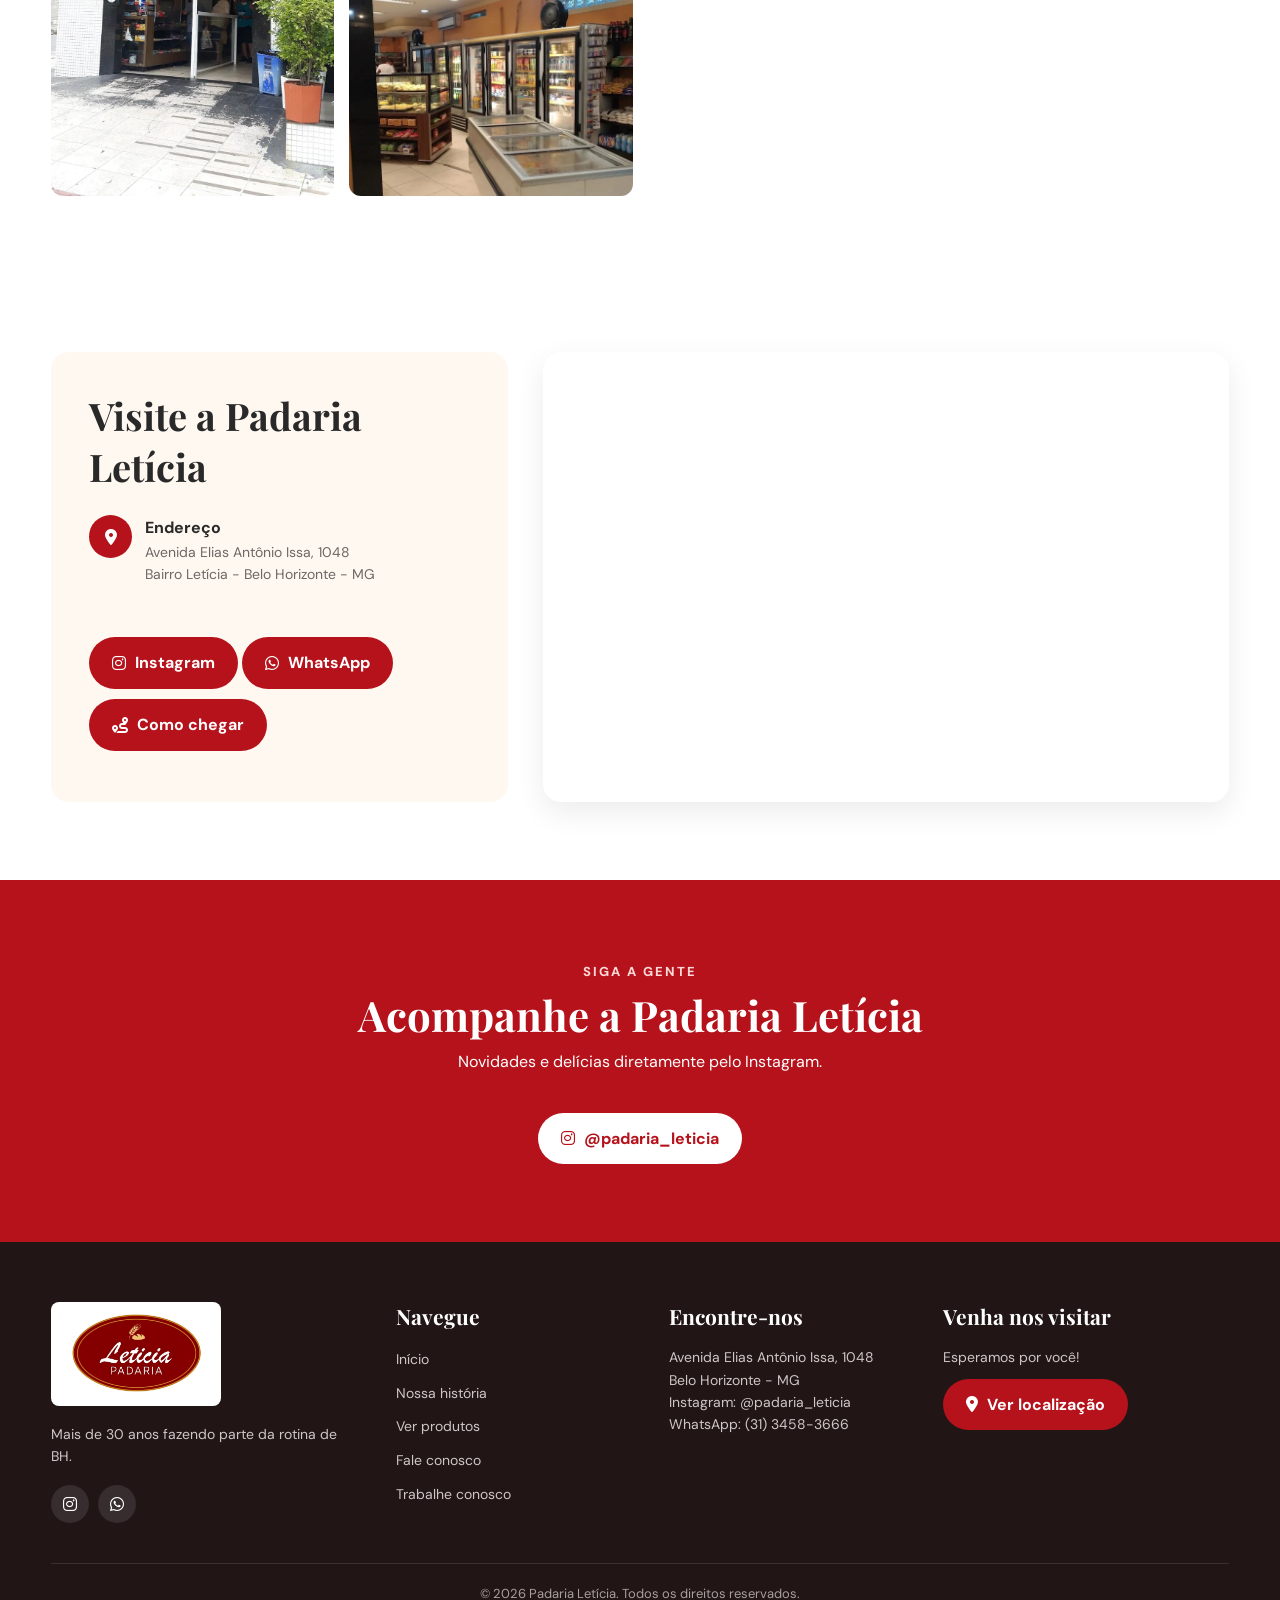
==== commit 1d73ca34: "imagem" ====
--- a/index.html
+++ b/index.html
@@ -521,7 +521,7 @@
                     <div class="banner-img">
 
                         <img
-                            src="images/doces2.jpeg"
+                            src="images/salgado3.jpeg"
                             alt="Interior da Padaria Letícia">
 
                     </div>
@@ -1128,4 +1128,4 @@
 
 </body>
 
-</html>+</html>
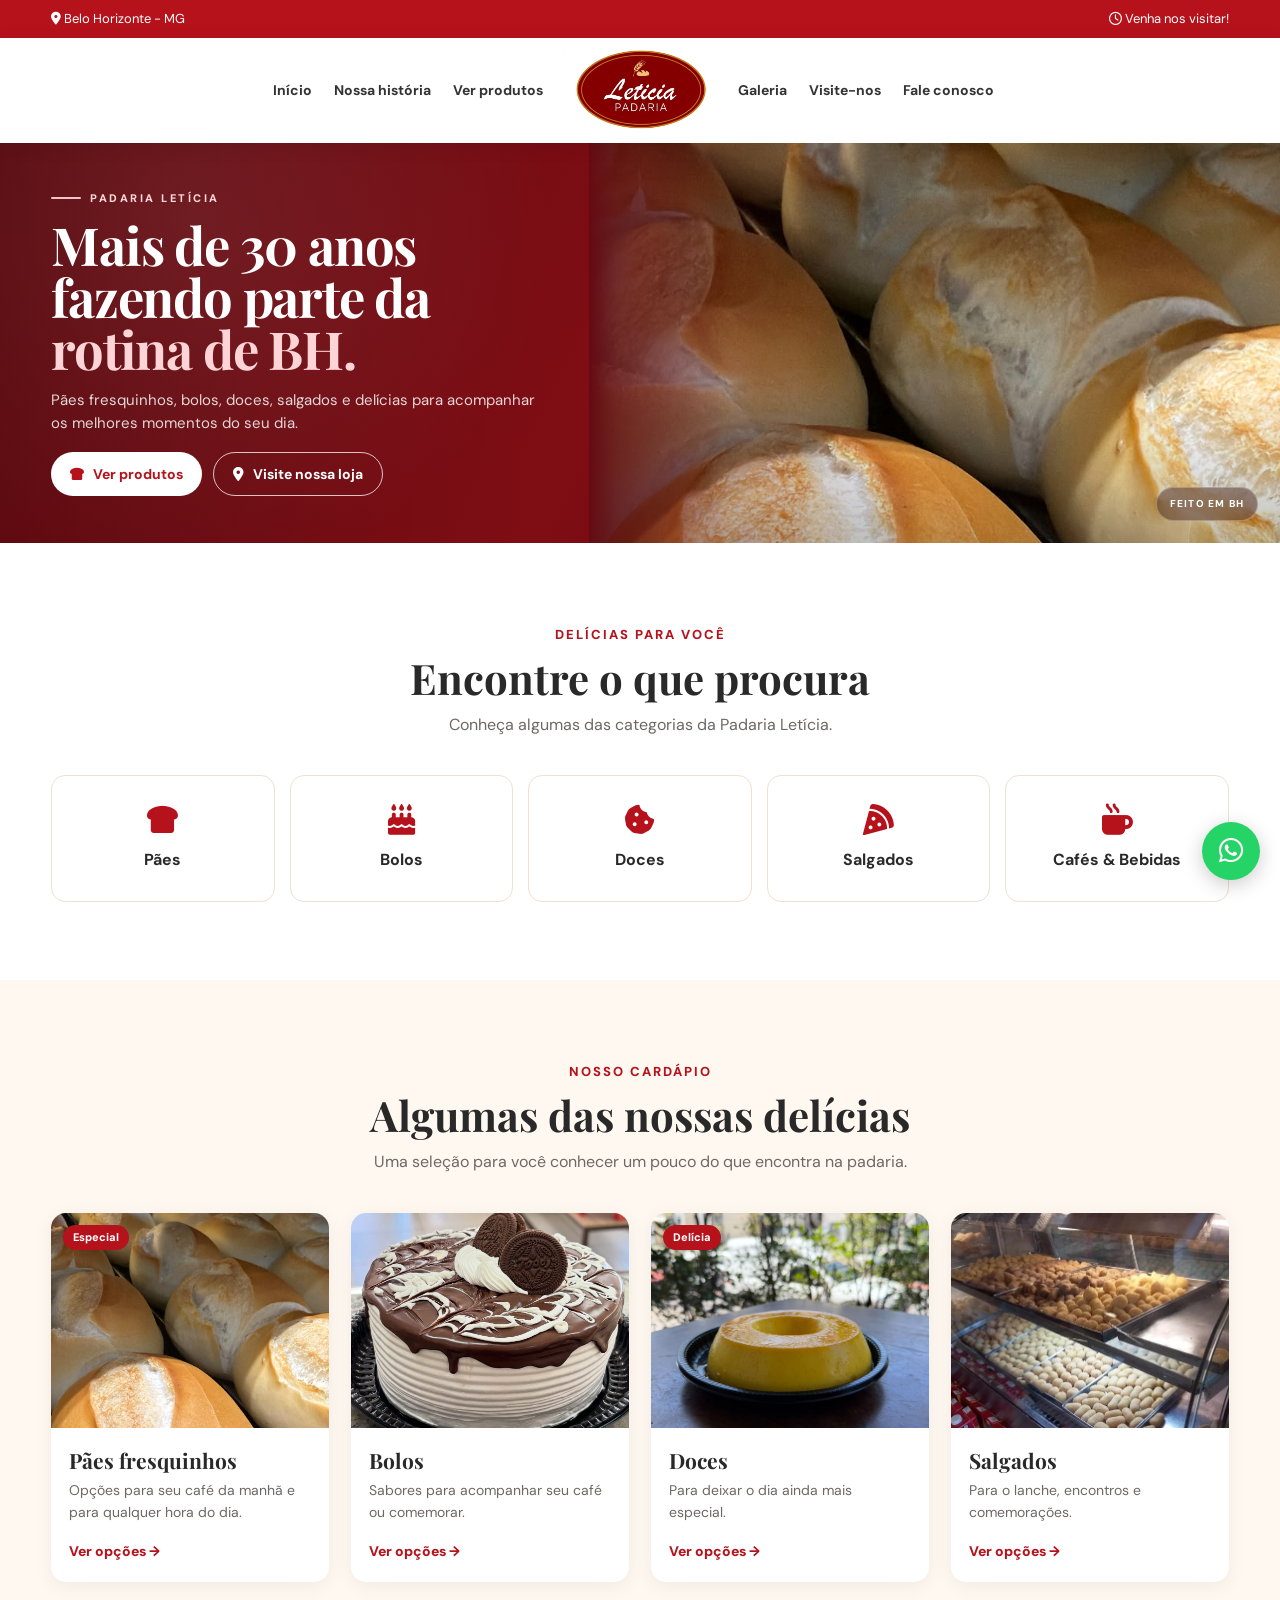
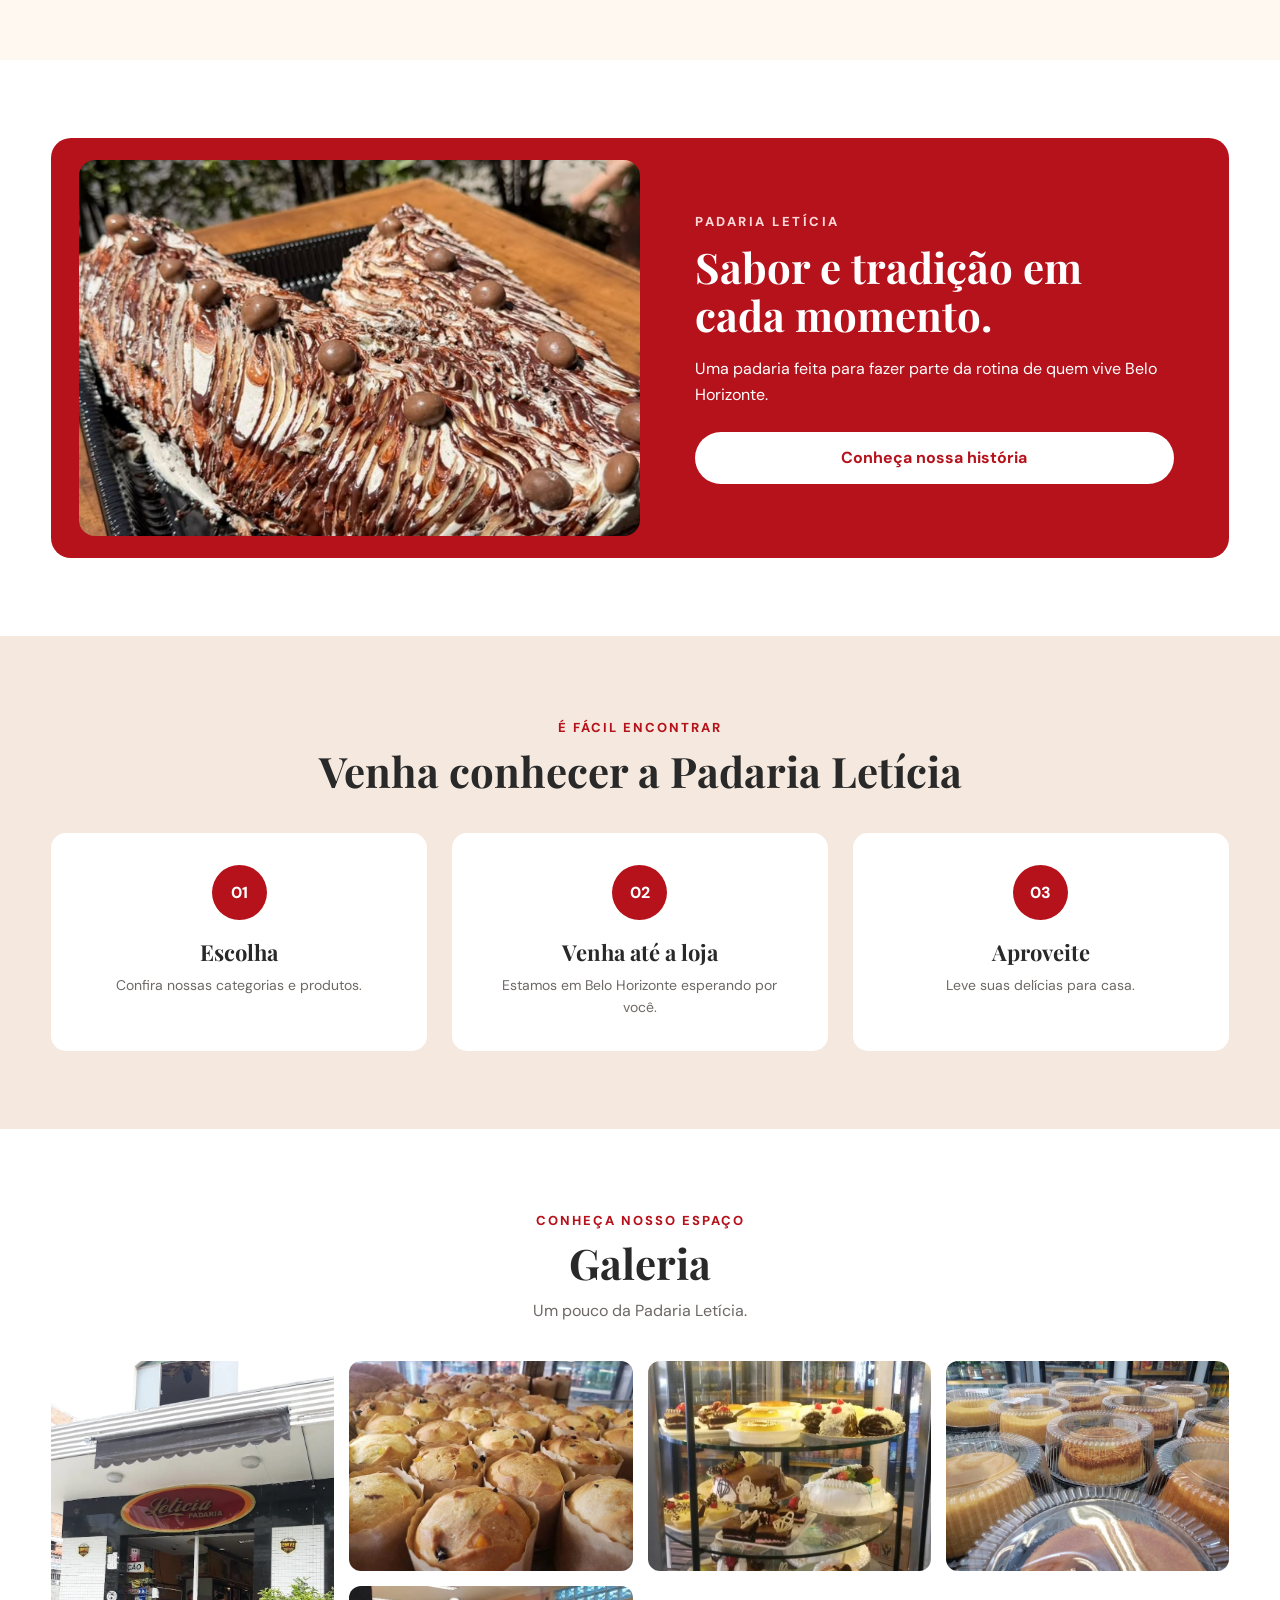
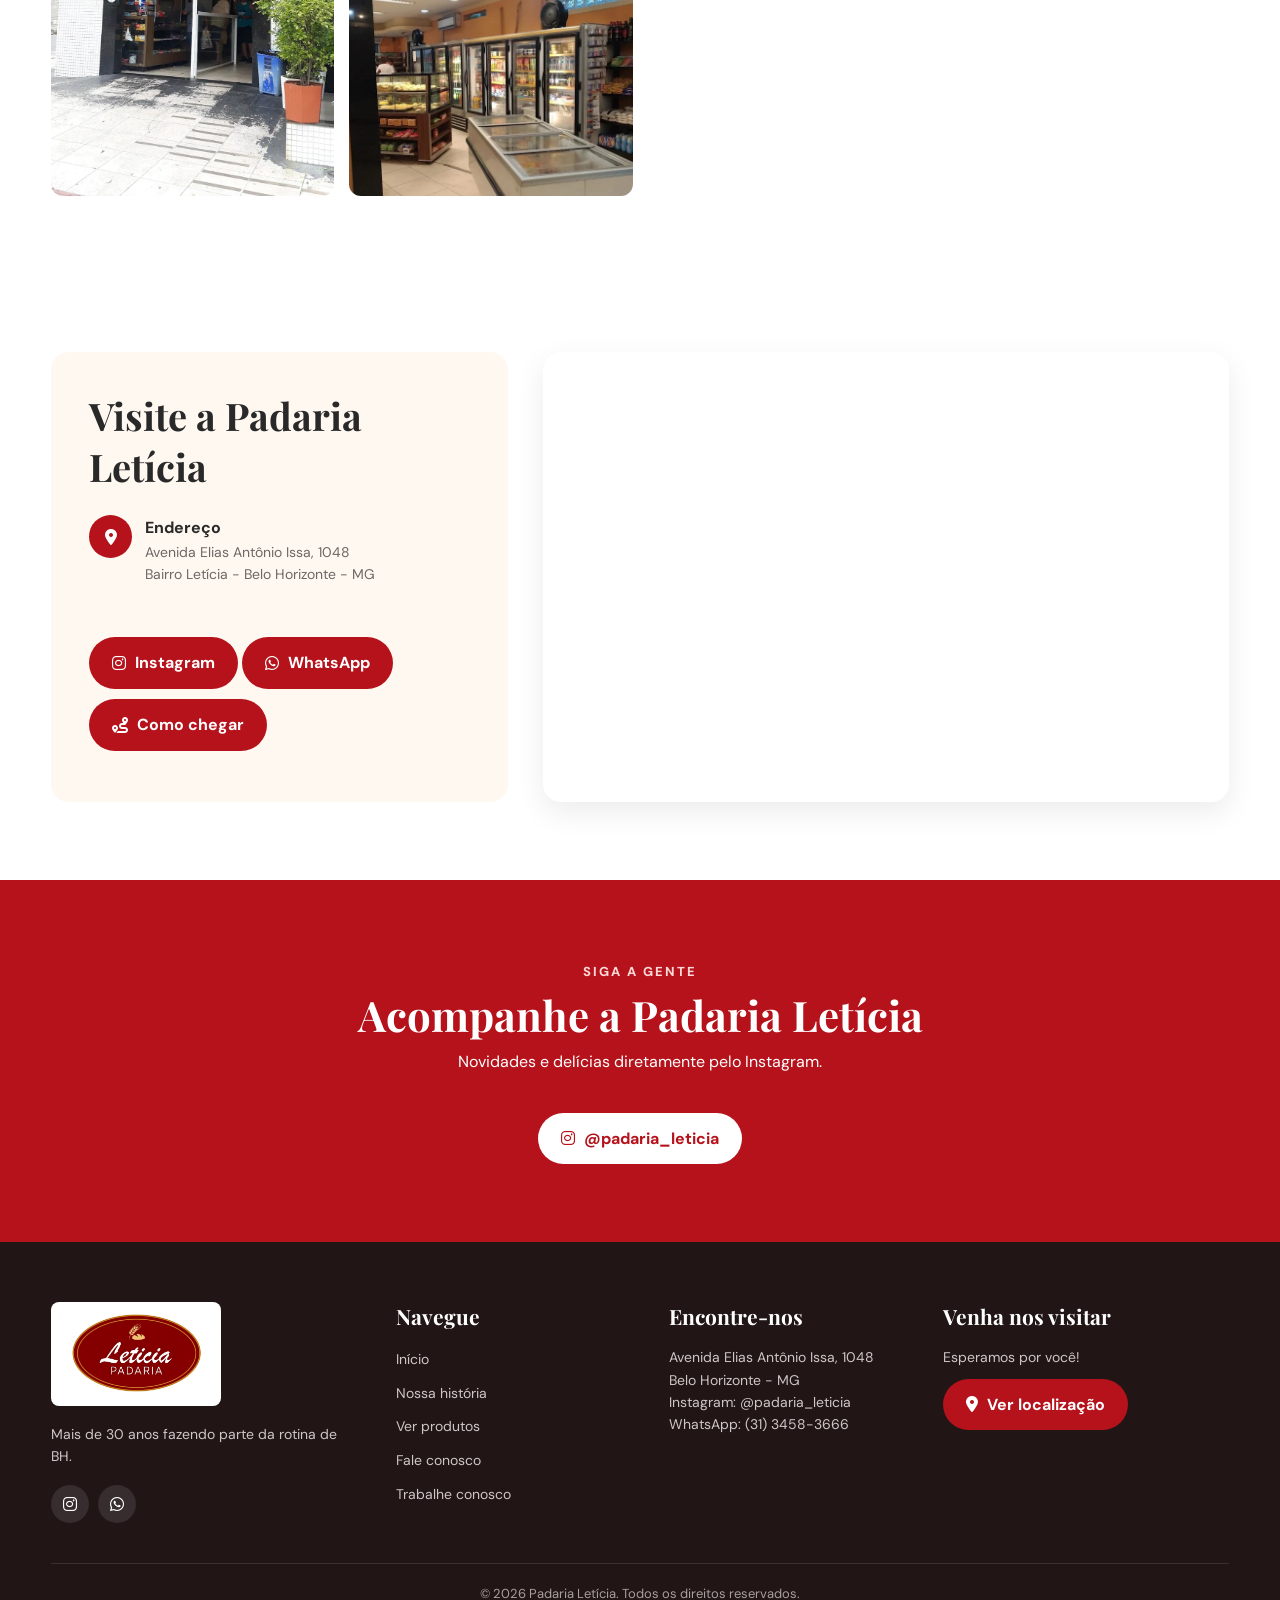
==== commit 33f89d52: "Atualiza imagem do banner" ====
--- a/index.html
+++ b/index.html
@@ -521,7 +521,7 @@
                     <div class="banner-img">
 
                         <img
-                            src="images/salgado3.jpeg"
+                            src="images/doce1.jpeg"
                             alt="Interior da Padaria Letícia">
 
                     </div>
@@ -1128,4 +1128,4 @@
 
 </body>
 
-</html>
+</html>
